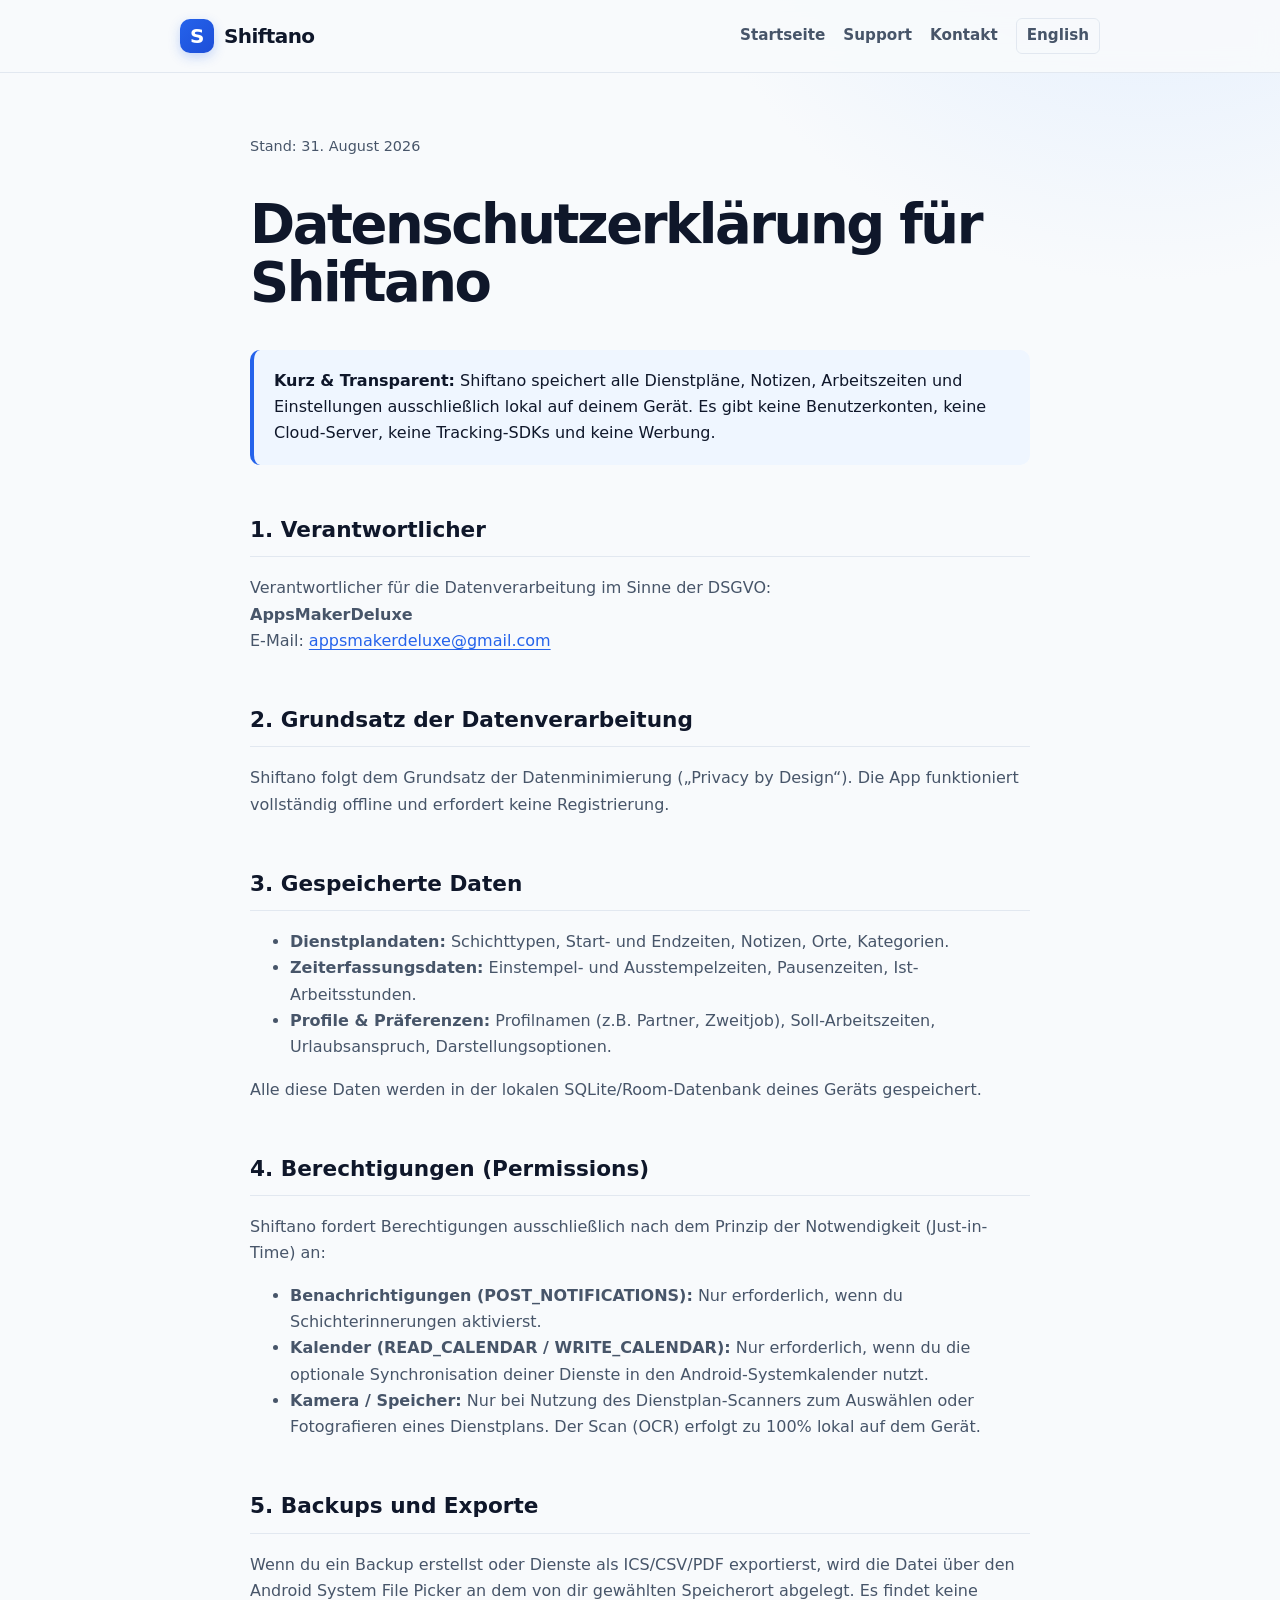
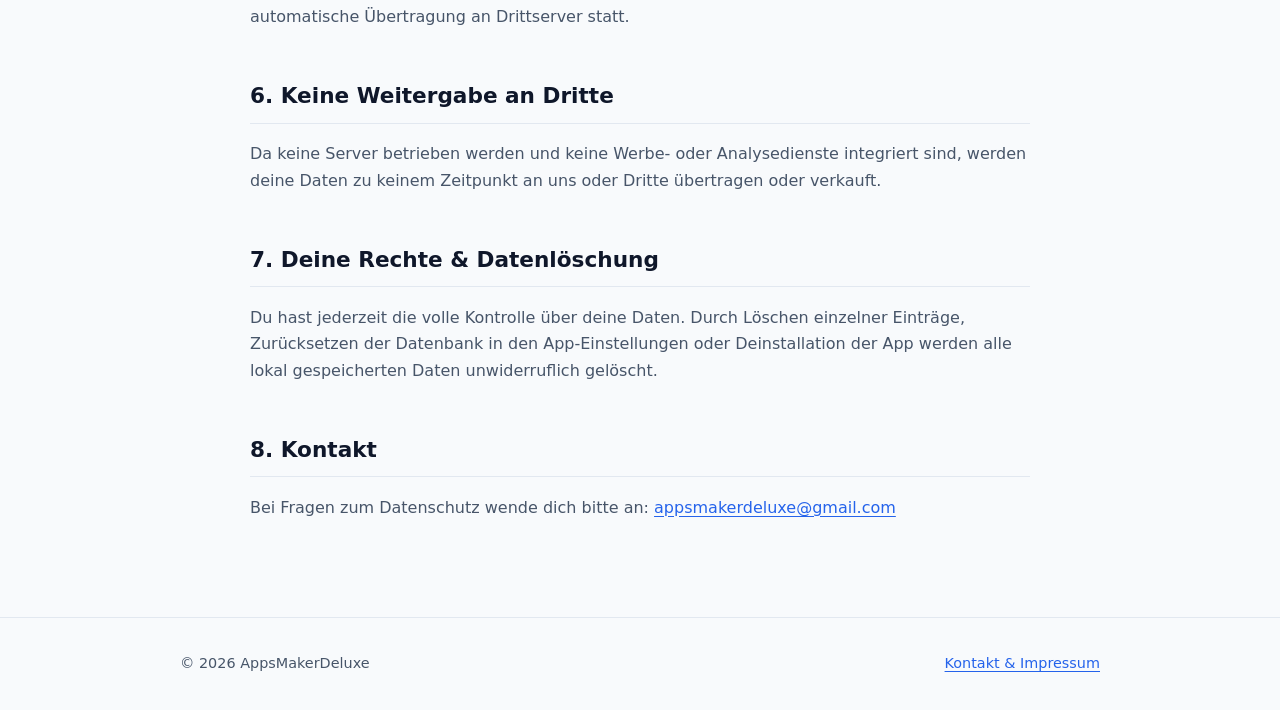
==== privacy/shiftano/index.html @ e331d72e "feat: initial Shiftano privacy and support website" ====
<!doctype html>
<html lang="de">
<head>
  <meta charset="utf-8">
  <meta name="viewport" content="width=device-width,initial-scale=1">
  <title>Datenschutzerklärung – Shiftano</title>
  <meta name="description" content="Datenschutzerklärung für die Android-App Shiftano von AppsMakerDeluxe.">
  <meta name="theme-color" content="#2563eb">
  <link rel="icon" href="../../assets/favicon.svg" type="image/svg+xml">
  <link rel="stylesheet" href="../../assets/site.css">
</head>
<body>
  <header class="site-header">
    <div class="wrap">
      <a class="brand" href="../../"><span class="mark">S</span>Shiftano</a>
      <nav class="nav">
        <a href="../../">Startseite</a>
        <a href="../../support/">Support</a>
        <a href="../../contact/">Kontakt</a>
        <a class="lang-btn" href="../../en/privacy/shiftano/">English</a>
      </nav>
    </div>
  </header>
  <main class="wrap content">
    <p class="meta">Stand: 31. August 2026</p>
    <h1>Datenschutzerklärung für Shiftano</h1>
    
    <div class="notice">
      <strong>Kurz & Transparent:</strong> Shiftano speichert alle Dienstpläne, Notizen, Arbeitszeiten und Einstellungen ausschließlich lokal auf deinem Gerät. Es gibt keine Benutzerkonten, keine Cloud-Server, keine Tracking-SDKs und keine Werbung.
    </div>

    <h2>1. Verantwortlicher</h2>
    <p>Verantwortlicher für die Datenverarbeitung im Sinne der DSGVO:<br>
    <strong>AppsMakerDeluxe</strong><br>
    E-Mail: <a href="mailto:appsmakerdeluxe@gmail.com">appsmakerdeluxe@gmail.com</a></p>

    <h2>2. Grundsatz der Datenverarbeitung</h2>
    <p>Shiftano folgt dem Grundsatz der Datenminimierung („Privacy by Design“). Die App funktioniert vollständig offline und erfordert keine Registrierung.</p>

    <h2>3. Gespeicherte Daten</h2>
    <ul>
      <li><strong>Dienstplandaten:</strong> Schichttypen, Start- und Endzeiten, Notizen, Orte, Kategorien.</li>
      <li><strong>Zeiterfassungsdaten:</strong> Einstempel- und Ausstempelzeiten, Pausenzeiten, Ist-Arbeitsstunden.</li>
      <li><strong>Profile & Präferenzen:</strong> Profilnamen (z.B. Partner, Zweitjob), Soll-Arbeitszeiten, Urlaubsanspruch, Darstellungsoptionen.</li>
    </ul>
    <p>Alle diese Daten werden in der lokalen SQLite/Room-Datenbank deines Geräts gespeichert.</p>

    <h2>4. Berechtigungen (Permissions)</h2>
    <p>Shiftano fordert Berechtigungen ausschließlich nach dem Prinzip der Notwendigkeit (Just-in-Time) an:</p>
    <ul>
      <li><strong>Benachrichtigungen (POST_NOTIFICATIONS):</strong> Nur erforderlich, wenn du Schichterinnerungen aktivierst.</li>
      <li><strong>Kalender (READ_CALENDAR / WRITE_CALENDAR):</strong> Nur erforderlich, wenn du die optionale Synchronisation deiner Dienste in den Android-Systemkalender nutzt.</li>
      <li><strong>Kamera / Speicher:</strong> Nur bei Nutzung des Dienstplan-Scanners zum Auswählen oder Fotografieren eines Dienstplans. Der Scan (OCR) erfolgt zu 100% lokal auf dem Gerät.</li>
    </ul>

    <h2>5. Backups und Exporte</h2>
    <p>Wenn du ein Backup erstellst oder Dienste als ICS/CSV/PDF exportierst, wird die Datei über den Android System File Picker an dem von dir gewählten Speicherort abgelegt. Es findet keine automatische Übertragung an Drittserver statt.</p>

    <h2>6. Keine Weitergabe an Dritte</h2>
    <p>Da keine Server betrieben werden und keine Werbe- oder Analysedienste integriert sind, werden deine Daten zu keinem Zeitpunkt an uns oder Dritte übertragen oder verkauft.</p>

    <h2>7. Deine Rechte & Datenlöschung</h2>
    <p>Du hast jederzeit die volle Kontrolle über deine Daten. Durch Löschen einzelner Einträge, Zurücksetzen der Datenbank in den App-Einstellungen oder Deinstallation der App werden alle lokal gespeicherten Daten unwiderruflich gelöscht.</p>

    <h2>8. Kontakt</h2>
    <p>Bei Fragen zum Datenschutz wende dich bitte an: <a href="mailto:appsmakerdeluxe@gmail.com">appsmakerdeluxe@gmail.com</a></p>
  </main>
  <footer class="site-footer">
    <div class="wrap">
      <span>© 2026 AppsMakerDeluxe</span>
      <a href="../../contact/">Kontakt & Impressum</a>
    </div>
  </footer>
</body>
</html>
---- assets/site.css ----
:root {
  color-scheme: light dark;
  --bg: #f8fafc;
  --surface: #ffffff;
  --ink: #0f172a;
  --muted: #475569;
  --line: #e2e8f0;
  --primary: #2563eb;
  --primary-light: #eff6ff;
  --primary-dark: #1d4ed8;
  --accent: #3b82f6;
  --focus: #2563eb;
}
* { box-sizing: border-box; }
body {
  margin: 0;
  background: radial-gradient(circle at 90% -10%, #dbeafe 0, transparent 32rem), var(--bg);
  color: var(--ink);
  font: 16px/1.65 system-ui, -apple-system, 'Segoe UI', Roboto, sans-serif;
}
a { color: var(--primary); text-underline-offset: .18em; }
a:focus-visible { outline: 3px solid var(--focus); outline-offset: 3px; }
.wrap { width: min(100% - 32px, 920px); margin: auto; }
.site-header {
  border-bottom: 1px solid var(--line);
  background: color-mix(in srgb, var(--bg) 92%, transparent);
  backdrop-filter: blur(12px);
  position: sticky;
  top: 0;
  z-index: 10;
}
.site-header .wrap {
  display: flex;
  align-items: center;
  justify-content: space-between;
  gap: 20px;
  min-height: 72px;
}
.brand {
  display: flex;
  align-items: center;
  font-weight: 850;
  letter-spacing: -.03em;
  color: var(--ink);
  text-decoration: none;
  font-size: 1.25rem;
}
.mark {
  display: inline-grid;
  place-items: center;
  width: 34px;
  height: 34px;
  margin-right: 10px;
  border-radius: 10px;
  background: linear-gradient(135deg, #2563eb, #1d4ed8);
  color: #ffffff;
  font-size: 20px;
  font-weight: 900;
  box-shadow: 0 4px 12px rgba(37, 99, 235, 0.25);
}
.nav { display: flex; flex-wrap: wrap; align-items: center; gap: 18px; }
.nav a { font-size: .95rem; font-weight: 600; text-decoration: none; color: var(--muted); }
.nav a:hover { color: var(--primary); }
.lang-btn {
  font-size: .85rem;
  padding: 4px 10px;
  border: 1px solid var(--line);
  border-radius: 6px;
  text-decoration: none;
  color: var(--ink);
}
.hero { padding: 80px 0 48px; }
.eyebrow {
  color: var(--primary);
  font-size: .82rem;
  font-weight: 850;
  letter-spacing: .14em;
  text-transform: uppercase;
}
.hero h1 {
  max-width: 780px;
  margin: .45rem 0 1rem;
  font-size: clamp(2.4rem, 8vw, 4.4rem);
  line-height: 1.05;
  letter-spacing: -.055em;
}
.lead { max-width: 680px; color: var(--muted); font-size: 1.22rem; }
.actions { display: flex; flex-wrap: gap; gap: 12px; margin-top: 28px; }
.button {
  display: inline-block;
  padding: 12px 24px;
  border: 1px solid var(--primary);
  border-radius: 999px;
  background: var(--primary);
  color: #ffffff;
  font-weight: 700;
  text-decoration: none;
  transition: transform .15s ease, box-shadow .15s ease;
}
.button:hover {
  transform: translateY(-1px);
  box-shadow: 0 6px 20px rgba(37, 99, 235, 0.3);
}
.button.secondary { background: transparent; color: var(--primary); }
.grid {
  display: grid;
  grid-template-columns: repeat(3, minmax(0, 1fr));
  gap: 18px;
  padding: 32px 0 64px;
}
.card {
  padding: 24px;
  border: 1px solid var(--line);
  border-radius: 20px;
  background: var(--surface);
  box-shadow: 0 8px 24px rgba(15, 23, 42, 0.04);
}
.card h2 { margin-top: 0; font-size: 1.18rem; color: var(--ink); }
.card p { margin-bottom: 0; color: var(--muted); font-size: .96rem; }
.content { padding: 48px 0 80px; max-width: 780px; }
.content h1 { font-size: clamp(2.2rem, 6vw, 3.4rem); line-height: 1.08; letter-spacing: -.045em; }
.content h2 { margin-top: 2.2em; font-size: 1.35rem; border-bottom: 1px solid var(--line); padding-bottom: .4em; }
.content h3 { margin-top: 1.5em; font-size: 1.15rem; }
.content p, .content li { color: var(--muted); }
.notice {
  padding: 18px 20px;
  border-left: 4px solid var(--primary);
  border-radius: 10px;
  background: var(--primary-light);
  color: var(--ink);
  margin: 24px 0;
}
.meta { font-size: .9rem; color: var(--muted); margin-bottom: 24px; }
.site-footer {
  padding: 34px 0;
  border-top: 1px solid var(--line);
  color: var(--muted);
  font-size: .9rem;
}
.site-footer .wrap {
  display: flex;
  justify-content: space-between;
  align-items: center;
  flex-wrap: wrap;
  gap: 12px;
}
@media(max-width: 700px) {
  .site-header .wrap { padding-block: 12px; align-items: flex-start; flex-direction: column; }
  .hero { padding-top: 40px; }
  .grid { grid-template-columns: 1fr; }
}
@media(prefers-color-scheme: dark) {
  :root {
    --bg: #090d16;
    --surface: #0f172a;
    --ink: #f8fafc;
    --muted: #94a3b8;
    --line: #1e293b;
    --primary: #60a5fa;
    --primary-light: #1e293b;
    --primary-dark: #3b82f6;
    --focus: #93c5fd;
  }
  .card { box-shadow: none; }
}
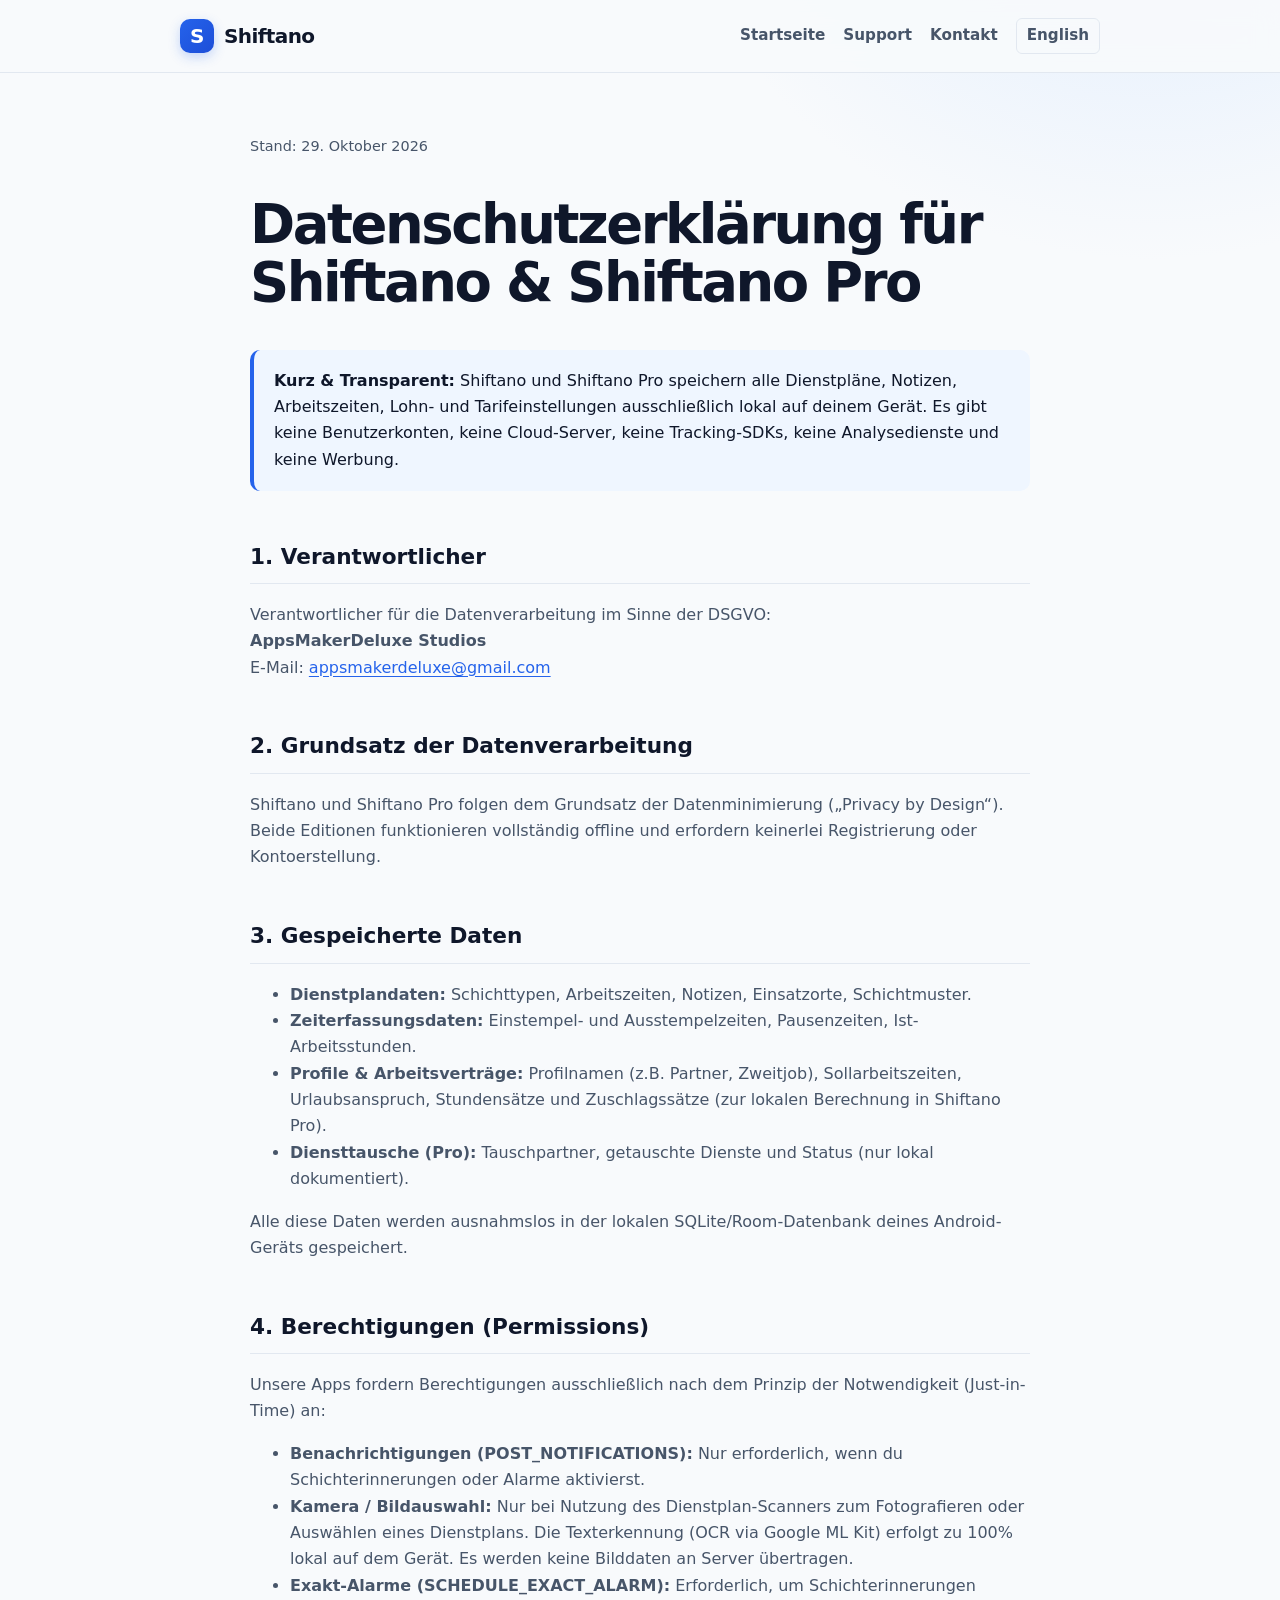
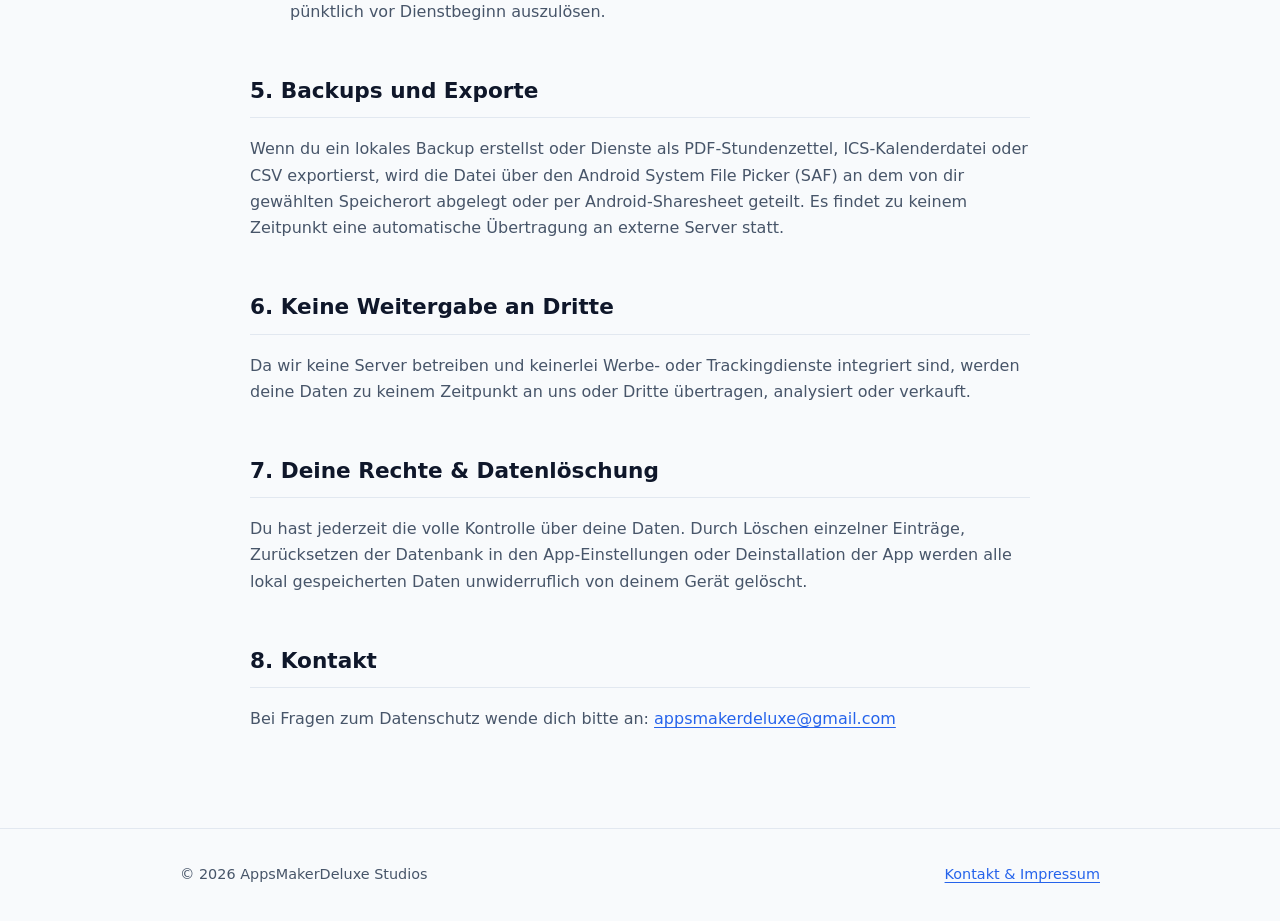
==== commit 839b0215: "Update privacy policy to cover Shiftano and Shiftano Pro" ====
--- a/privacy/shiftano/index.html
+++ b/privacy/shiftano/index.html
@@ -3,8 +3,8 @@
 <head>
   <meta charset="utf-8">
   <meta name="viewport" content="width=device-width,initial-scale=1">
-  <title>Datenschutzerklärung – Shiftano</title>
-  <meta name="description" content="Datenschutzerklärung für die Android-App Shiftano von AppsMakerDeluxe.">
+  <title>Datenschutzerklärung – Shiftano & Shiftano Pro</title>
+  <meta name="description" content="Datenschutzerklärung für die Android-Apps Shiftano und Shiftano Pro von AppsMakerDeluxe Studios.">
   <meta name="theme-color" content="#2563eb">
   <link rel="icon" href="../../assets/favicon.svg" type="image/svg+xml">
   <link rel="stylesheet" href="../../assets/site.css">
@@ -22,52 +22,53 @@
     </div>
   </header>
   <main class="wrap content">
-    <p class="meta">Stand: 31. August 2026</p>
-    <h1>Datenschutzerklärung für Shiftano</h1>
+    <p class="meta">Stand: 29. Oktober 2026</p>
+    <h1>Datenschutzerklärung für Shiftano & Shiftano Pro</h1>
     
     <div class="notice">
-      <strong>Kurz & Transparent:</strong> Shiftano speichert alle Dienstpläne, Notizen, Arbeitszeiten und Einstellungen ausschließlich lokal auf deinem Gerät. Es gibt keine Benutzerkonten, keine Cloud-Server, keine Tracking-SDKs und keine Werbung.
+      <strong>Kurz & Transparent:</strong> Shiftano und Shiftano Pro speichern alle Dienstpläne, Notizen, Arbeitszeiten, Lohn- und Tarifeinstellungen ausschließlich lokal auf deinem Gerät. Es gibt keine Benutzerkonten, keine Cloud-Server, keine Tracking-SDKs, keine Analysedienste und keine Werbung.
     </div>
 
     <h2>1. Verantwortlicher</h2>
     <p>Verantwortlicher für die Datenverarbeitung im Sinne der DSGVO:<br>
-    <strong>AppsMakerDeluxe</strong><br>
+    <strong>AppsMakerDeluxe Studios</strong><br>
     E-Mail: <a href="mailto:appsmakerdeluxe@gmail.com">appsmakerdeluxe@gmail.com</a></p>
 
     <h2>2. Grundsatz der Datenverarbeitung</h2>
-    <p>Shiftano folgt dem Grundsatz der Datenminimierung („Privacy by Design“). Die App funktioniert vollständig offline und erfordert keine Registrierung.</p>
+    <p>Shiftano und Shiftano Pro folgen dem Grundsatz der Datenminimierung („Privacy by Design“). Beide Editionen funktionieren vollständig offline und erfordern keinerlei Registrierung oder Kontoerstellung.</p>
 
     <h2>3. Gespeicherte Daten</h2>
     <ul>
-      <li><strong>Dienstplandaten:</strong> Schichttypen, Start- und Endzeiten, Notizen, Orte, Kategorien.</li>
+      <li><strong>Dienstplandaten:</strong> Schichttypen, Arbeitszeiten, Notizen, Einsatzorte, Schichtmuster.</li>
       <li><strong>Zeiterfassungsdaten:</strong> Einstempel- und Ausstempelzeiten, Pausenzeiten, Ist-Arbeitsstunden.</li>
-      <li><strong>Profile & Präferenzen:</strong> Profilnamen (z.B. Partner, Zweitjob), Soll-Arbeitszeiten, Urlaubsanspruch, Darstellungsoptionen.</li>
+      <li><strong>Profile & Arbeitsverträge:</strong> Profilnamen (z.B. Partner, Zweitjob), Sollarbeitszeiten, Urlaubsanspruch, Stundensätze und Zuschlagssätze (zur lokalen Berechnung in Shiftano Pro).</li>
+      <li><strong>Diensttausche (Pro):</strong> Tauschpartner, getauschte Dienste und Status (nur lokal dokumentiert).</li>
     </ul>
-    <p>Alle diese Daten werden in der lokalen SQLite/Room-Datenbank deines Geräts gespeichert.</p>
+    <p>Alle diese Daten werden ausnahmslos in der lokalen SQLite/Room-Datenbank deines Android-Geräts gespeichert.</p>
 
     <h2>4. Berechtigungen (Permissions)</h2>
-    <p>Shiftano fordert Berechtigungen ausschließlich nach dem Prinzip der Notwendigkeit (Just-in-Time) an:</p>
+    <p>Unsere Apps fordern Berechtigungen ausschließlich nach dem Prinzip der Notwendigkeit (Just-in-Time) an:</p>
     <ul>
-      <li><strong>Benachrichtigungen (POST_NOTIFICATIONS):</strong> Nur erforderlich, wenn du Schichterinnerungen aktivierst.</li>
-      <li><strong>Kalender (READ_CALENDAR / WRITE_CALENDAR):</strong> Nur erforderlich, wenn du die optionale Synchronisation deiner Dienste in den Android-Systemkalender nutzt.</li>
-      <li><strong>Kamera / Speicher:</strong> Nur bei Nutzung des Dienstplan-Scanners zum Auswählen oder Fotografieren eines Dienstplans. Der Scan (OCR) erfolgt zu 100% lokal auf dem Gerät.</li>
+      <li><strong>Benachrichtigungen (POST_NOTIFICATIONS):</strong> Nur erforderlich, wenn du Schichterinnerungen oder Alarme aktivierst.</li>
+      <li><strong>Kamera / Bildauswahl:</strong> Nur bei Nutzung des Dienstplan-Scanners zum Fotografieren oder Auswählen eines Dienstplans. Die Texterkennung (OCR via Google ML Kit) erfolgt zu 100% lokal auf dem Gerät. Es werden keine Bilddaten an Server übertragen.</li>
+      <li><strong>Exakt-Alarme (SCHEDULE_EXACT_ALARM):</strong> Erforderlich, um Schichterinnerungen pünktlich vor Dienstbeginn auszulösen.</li>
     </ul>
 
     <h2>5. Backups und Exporte</h2>
-    <p>Wenn du ein Backup erstellst oder Dienste als ICS/CSV/PDF exportierst, wird die Datei über den Android System File Picker an dem von dir gewählten Speicherort abgelegt. Es findet keine automatische Übertragung an Drittserver statt.</p>
+    <p>Wenn du ein lokales Backup erstellst oder Dienste als PDF-Stundenzettel, ICS-Kalenderdatei oder CSV exportierst, wird die Datei über den Android System File Picker (SAF) an dem von dir gewählten Speicherort abgelegt oder per Android-Sharesheet geteilt. Es findet zu keinem Zeitpunkt eine automatische Übertragung an externe Server statt.</p>
 
     <h2>6. Keine Weitergabe an Dritte</h2>
-    <p>Da keine Server betrieben werden und keine Werbe- oder Analysedienste integriert sind, werden deine Daten zu keinem Zeitpunkt an uns oder Dritte übertragen oder verkauft.</p>
+    <p>Da wir keine Server betreiben und keinerlei Werbe- oder Trackingdienste integriert sind, werden deine Daten zu keinem Zeitpunkt an uns oder Dritte übertragen, analysiert oder verkauft.</p>
 
     <h2>7. Deine Rechte & Datenlöschung</h2>
-    <p>Du hast jederzeit die volle Kontrolle über deine Daten. Durch Löschen einzelner Einträge, Zurücksetzen der Datenbank in den App-Einstellungen oder Deinstallation der App werden alle lokal gespeicherten Daten unwiderruflich gelöscht.</p>
+    <p>Du hast jederzeit die volle Kontrolle über deine Daten. Durch Löschen einzelner Einträge, Zurücksetzen der Datenbank in den App-Einstellungen oder Deinstallation der App werden alle lokal gespeicherten Daten unwiderruflich von deinem Gerät gelöscht.</p>
 
     <h2>8. Kontakt</h2>
     <p>Bei Fragen zum Datenschutz wende dich bitte an: <a href="mailto:appsmakerdeluxe@gmail.com">appsmakerdeluxe@gmail.com</a></p>
   </main>
   <footer class="site-footer">
     <div class="wrap">
-      <span>© 2026 AppsMakerDeluxe</span>
+      <span>© 2026 AppsMakerDeluxe Studios</span>
       <a href="../../contact/">Kontakt & Impressum</a>
     </div>
   </footer>
